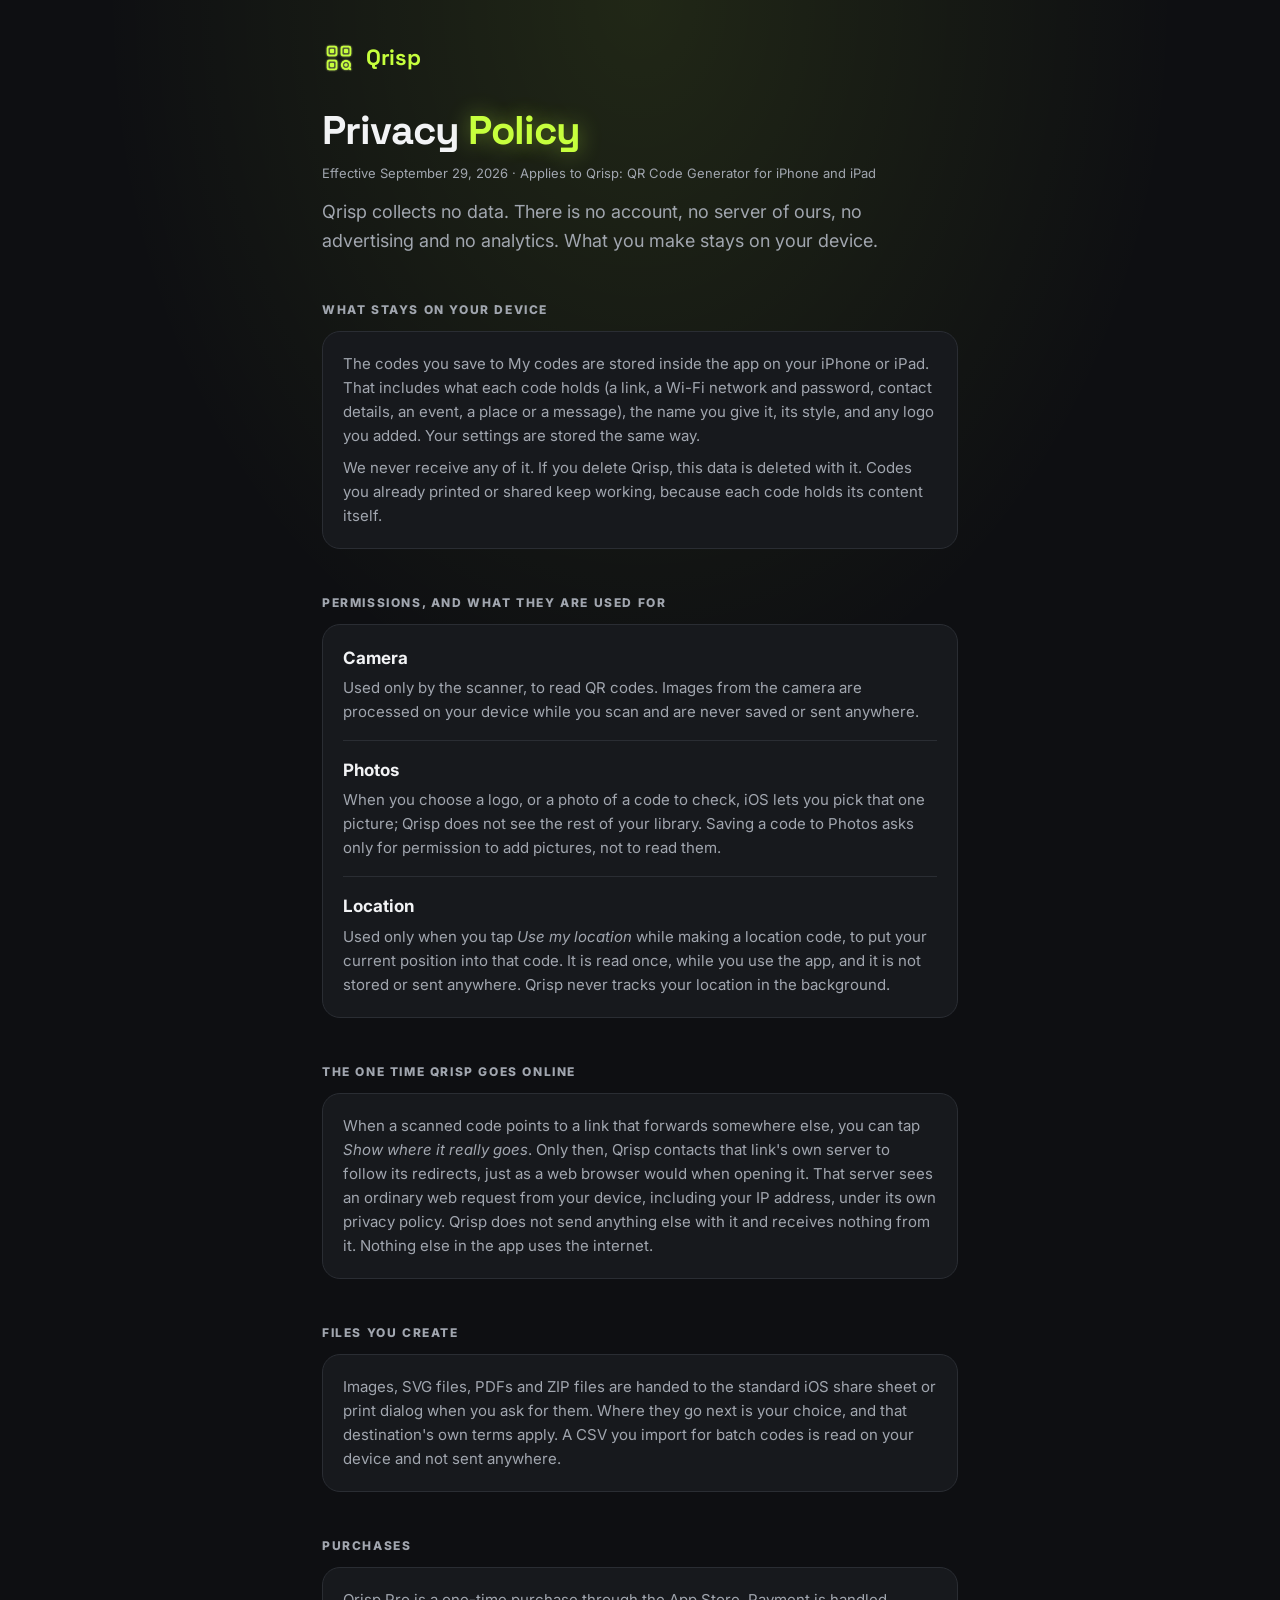
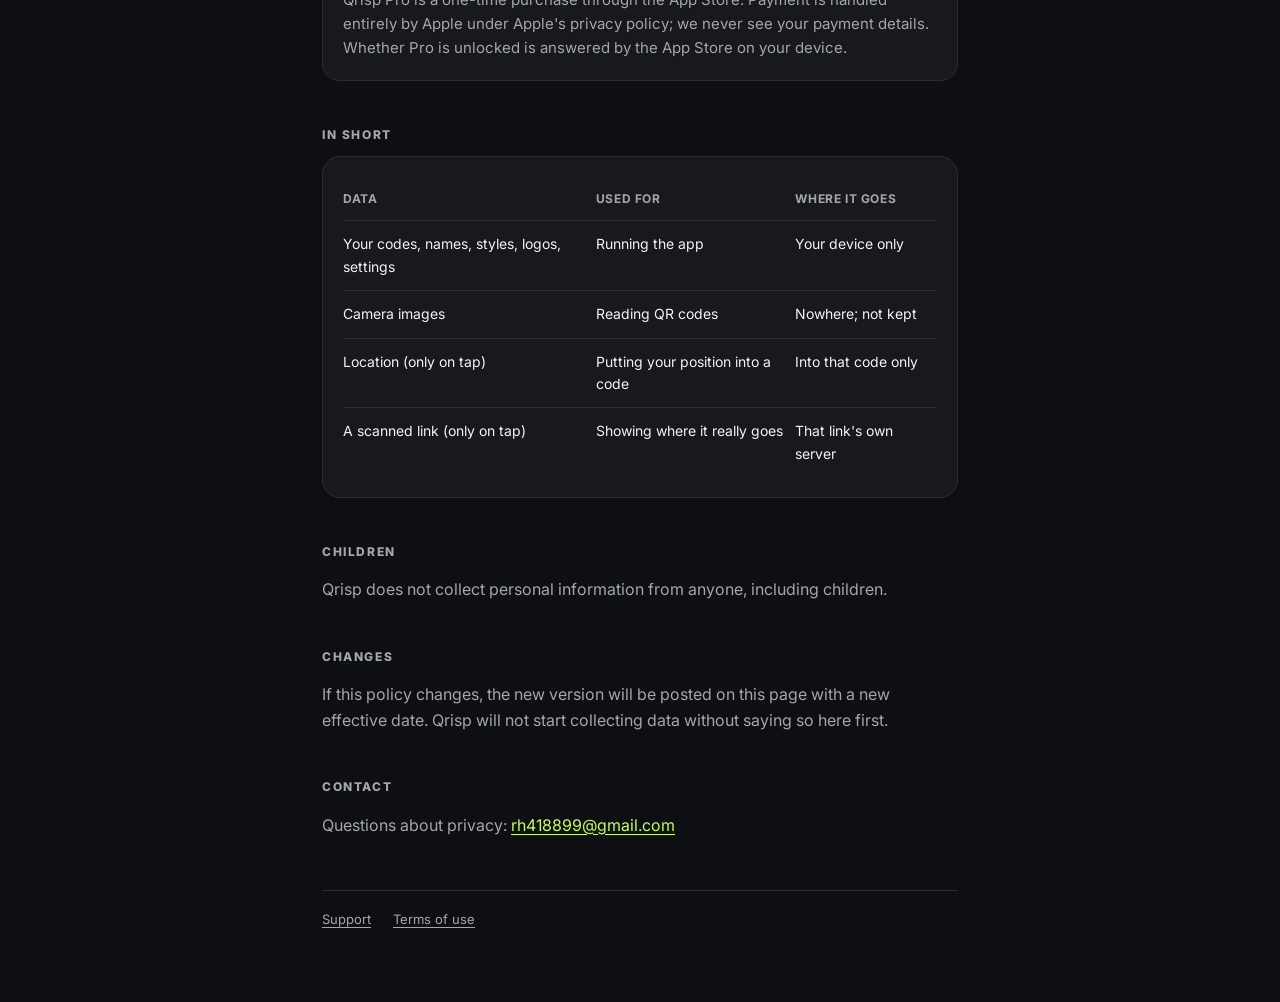
==== privacy.html @ 09ef4744 "Support page and privacy policy Qrisp: QR Code Generator needs a support URL and a privacy policy UR" ====
<!doctype html>
<html lang="en">
<head>
  <meta charset="utf-8">
  <meta name="viewport" content="width=device-width, initial-scale=1">
  <title>Qrisp · Privacy Policy</title>
  <meta name="description" content="Privacy policy for Qrisp: QR Code Generator. Qrisp collects no data.">
  <meta name="theme-color" content="#0E0F12">
  <link rel="icon" href="favicon.png">
  <link rel="apple-touch-icon" href="apple-touch-icon.png">
  <link rel="preconnect" href="https://fonts.googleapis.com">
  <link rel="preconnect" href="https://fonts.gstatic.com" crossorigin>
  <link rel="stylesheet" href="https://fonts.googleapis.com/css2?family=Inter:wght@400;500;700;800&family=Space+Grotesk:wght@700&display=swap">
  <link rel="stylesheet" href="style.css">
</head>
<body>
<main>
  <a class="top" href="./"><img src="mark.png" alt=""><span>Qrisp</span></a>

  <h1>Privacy <em>Policy</em></h1>
  <p class="meta">Effective September 29, 2026 · Applies to Qrisp: QR Code Generator for iPhone and iPad</p>
  <p class="lede">
    Qrisp collects no data. There is no account, no server of ours, no advertising and no analytics.
    What you make stays on your device.
  </p>

  <h2>What stays on your device</h2>
  <div class="card">
    <div class="entry">
      <p>
        The codes you save to My codes are stored inside the app on your iPhone or iPad. That
        includes what each code holds (a link, a Wi-Fi network and password, contact details, an
        event, a place or a message), the name you give it, its style, and any logo you added. Your
        settings are stored the same way.
      </p>
      <p>
        We never receive any of it. If you delete Qrisp, this data is deleted with it. Codes you
        already printed or shared keep working, because each code holds its content itself.
      </p>
    </div>
  </div>

  <h2>Permissions, and what they are used for</h2>
  <div class="card">
    <div class="entry">
      <strong>Camera</strong>
      <p>
        Used only by the scanner, to read QR codes. Images from the camera are processed on your
        device while you scan and are never saved or sent anywhere.
      </p>
    </div>
    <div class="entry">
      <strong>Photos</strong>
      <p>
        When you choose a logo, or a photo of a code to check, iOS lets you pick that one picture;
        Qrisp does not see the rest of your library. Saving a code to Photos asks only for
        permission to add pictures, not to read them.
      </p>
    </div>
    <div class="entry">
      <strong>Location</strong>
      <p>
        Used only when you tap <em>Use my location</em> while making a location code, to put your
        current position into that code. It is read once, while you use the app, and it is not
        stored or sent anywhere. Qrisp never tracks your location in the background.
      </p>
    </div>
  </div>

  <h2>The one time Qrisp goes online</h2>
  <div class="card">
    <div class="entry">
      <p>
        When a scanned code points to a link that forwards somewhere else, you can tap
        <em>Show where it really goes</em>. Only then, Qrisp contacts that link's own server to
        follow its redirects, just as a web browser would when opening it. That server sees an
        ordinary web request from your device, including your IP address, under its own privacy
        policy. Qrisp does not send anything else with it and receives nothing from it. Nothing
        else in the app uses the internet.
      </p>
    </div>
  </div>

  <h2>Files you create</h2>
  <div class="card">
    <div class="entry">
      <p>
        Images, SVG files, PDFs and ZIP files are handed to the standard iOS share sheet or print
        dialog when you ask for them. Where they go next is your choice, and that destination's own
        terms apply. A CSV you import for batch codes is read on your device and not sent anywhere.
      </p>
    </div>
  </div>

  <h2>Purchases</h2>
  <div class="card">
    <div class="entry">
      <p>
        Qrisp Pro is a one-time purchase through the App Store. Payment is handled entirely by Apple
        under Apple's privacy policy; we never see your payment details. Whether Pro is unlocked is
        answered by the App Store on your device.
      </p>
    </div>
  </div>

  <h2>In short</h2>
  <div class="card">
    <div class="entry">
      <table>
        <tr><th>Data</th><th>Used for</th><th>Where it goes</th></tr>
        <tr><td>Your codes, names, styles, logos, settings</td><td>Running the app</td><td>Your device only</td></tr>
        <tr><td>Camera images</td><td>Reading QR codes</td><td>Nowhere; not kept</td></tr>
        <tr><td>Location (only on tap)</td><td>Putting your position into a code</td><td>Into that code only</td></tr>
        <tr><td>A scanned link (only on tap)</td><td>Showing where it really goes</td><td>That link's own server</td></tr>
      </table>
    </div>
  </div>

  <h2>Children</h2>
  <p>Qrisp does not collect personal information from anyone, including children.</p>

  <h2>Changes</h2>
  <p>
    If this policy changes, the new version will be posted on this page with a new effective date.
    Qrisp will not start collecting data without saying so here first.
  </p>

  <h2>Contact</h2>
  <p>Questions about privacy: <a href="mailto:rh418899@gmail.com?subject=Qrisp%20privacy">rh418899@gmail.com</a></p>

  <footer>
    <a href="./">Support</a>
    <a href="https://www.apple.com/legal/internet-services/itunes/dev/stdeula/">Terms of use</a>
  </footer>
</main>
</body>
</html>
---- style.css ----
:root {
  --bg: #0E0F12;
  --card: #17191D;
  --line: #2A2D33;
  --text: #F2F3F5;
  --muted: #A1A6AF;
  --lime: #C6FF3D;
  --head: 'Space Grotesk', Inter, system-ui, -apple-system, 'Segoe UI', sans-serif;
  --body: Inter, system-ui, -apple-system, 'Segoe UI', sans-serif;
}
* { box-sizing: border-box; }
html { background: var(--bg); }
body {
  margin: 0;
  color: var(--text);
  font-family: var(--body);
  line-height: 1.6;
  -webkit-font-smoothing: antialiased;
  background:
    radial-gradient(60% 40% at 50% 0%, rgba(198, 255, 61, 0.1), rgba(198, 255, 61, 0) 70%),
    var(--bg);
  min-height: 100vh;
}
main { max-width: 680px; margin: 0 auto; padding: 40px 22px 72px; }
.top { display: flex; align-items: center; gap: 10px; text-decoration: none; }
.top img { width: 34px; height: 34px; }
.top span { font-family: var(--head); font-weight: 700; font-size: 22px; color: var(--lime); letter-spacing: -0.3px; }
h1 { font-family: var(--head); font-weight: 700; font-size: 40px; line-height: 1.1; letter-spacing: -1px; margin: 34px 0 0; }
h1 em { font-style: normal; color: var(--lime); text-shadow: 0 0 22px rgba(198, 255, 61, 0.45); }
.lede { font-size: 18px; color: var(--muted); margin: 14px 0 0; }
.meta { font-size: 13px; color: var(--muted); margin-top: 10px; }
h2 {
  font-size: 12px; font-weight: 800; letter-spacing: 1.6px; text-transform: uppercase;
  color: var(--muted); margin: 44px 0 12px;
}
.card { background: var(--card); border: 1px solid var(--line); border-radius: 18px; padding: 4px 20px; }
.entry { padding: 16px 0; border-bottom: 1px solid var(--line); }
.entry:last-child { border-bottom: 0; }
.entry strong { display: block; font-size: 17px; margin-bottom: 4px; }
.entry p, .entry ul { margin: 0; color: var(--muted); font-size: 15px; }
.entry ul { padding-left: 20px; }
.entry p + p { margin-top: 8px; }
p { color: var(--muted); }
a { color: var(--lime); text-underline-offset: 3px; }
code { font-size: 13.5px; background: #1F2227; border-radius: 6px; padding: 1px 6px; color: var(--text); }
table { width: 100%; border-collapse: collapse; font-size: 14px; }
th { text-align: left; color: var(--muted); font-weight: 700; font-size: 12px; letter-spacing: 0.6px; text-transform: uppercase; }
th, td { padding: 12px 10px 12px 0; border-bottom: 1px solid var(--line); vertical-align: top; }
td { color: var(--text); }
tr:last-child td { border-bottom: 0; }
.badge {
  display: inline-block; margin-top: 22px; padding: 8px 16px; border-radius: 999px;
  background: var(--lime); color: #0E0F12; font-weight: 800; font-size: 13px; letter-spacing: 1px;
  box-shadow: 0 0 30px rgba(198, 255, 61, 0.4);
}
footer { margin-top: 52px; padding-top: 18px; border-top: 1px solid var(--line); font-size: 13px; color: var(--muted); }
footer a { color: var(--muted); margin-right: 18px; }
@media (max-width: 480px) {
  h1 { font-size: 32px; }
  .lede { font-size: 16.5px; }
  .badge { font-size: 11px; letter-spacing: 0.6px; padding: 8px 14px; }
}
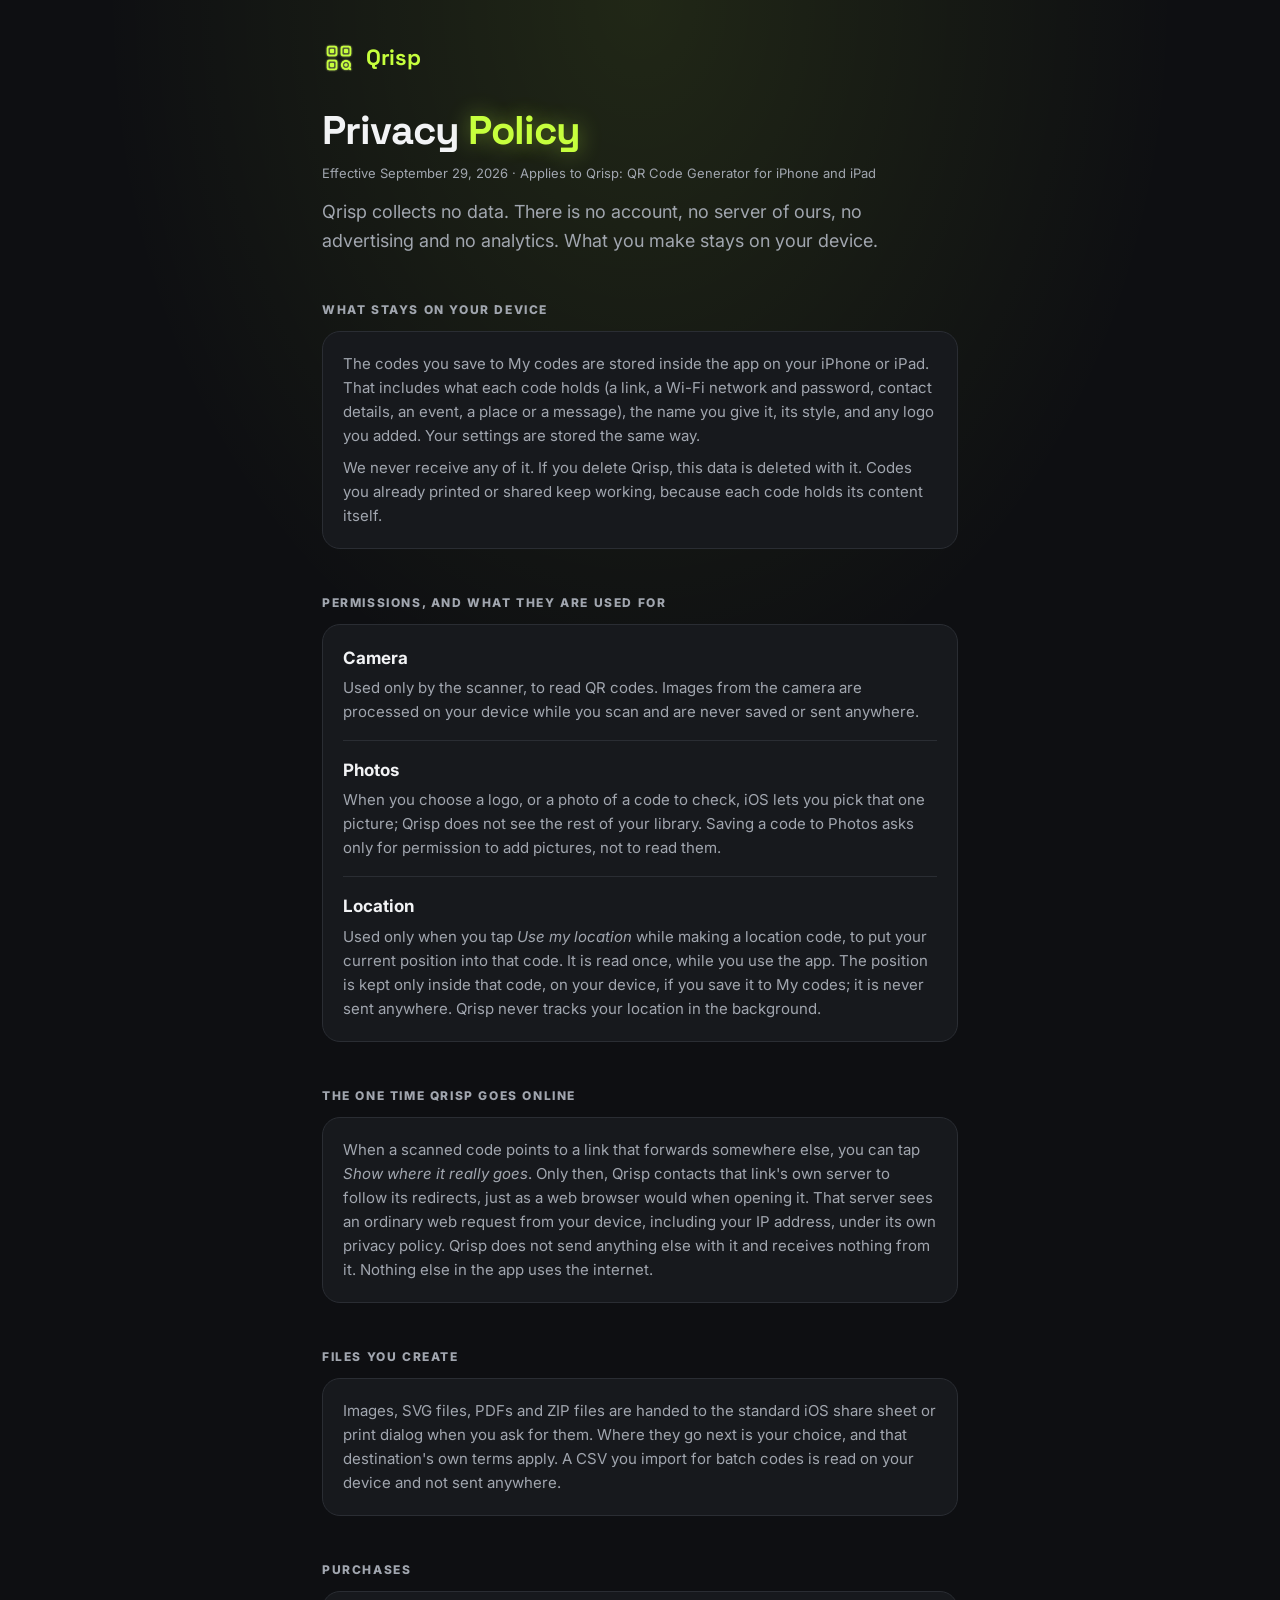
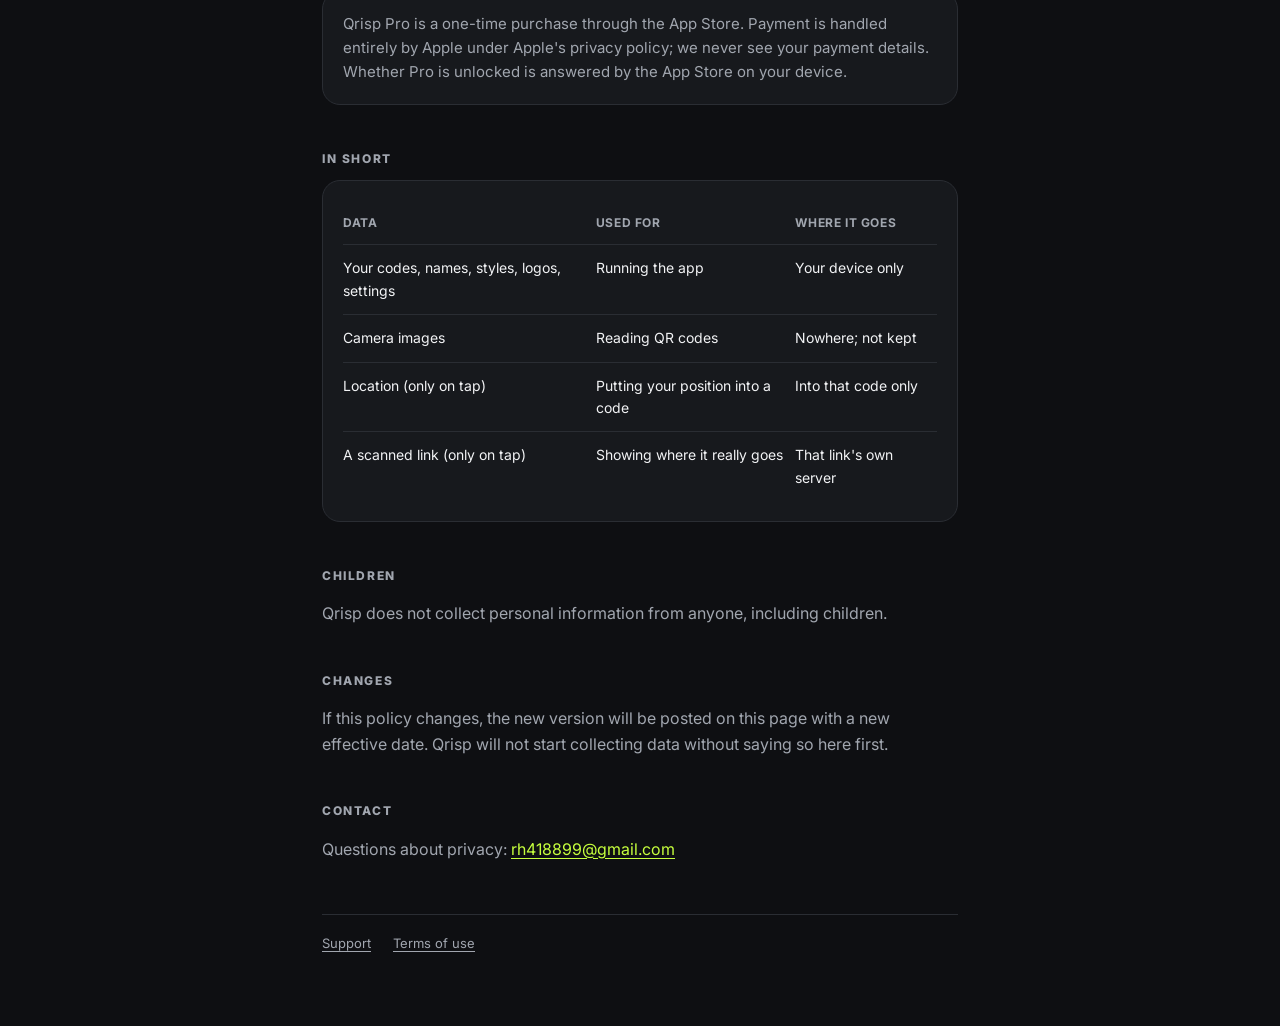
==== commit 6791d772: "Privacy: say where a location put into a code is kept Co-Authored-By: Claude Opus 5.5 <noreply@anthr" ====
--- a/privacy.html
+++ b/privacy.html
@@ -61,8 +61,9 @@
       <strong>Location</strong>
       <p>
         Used only when you tap <em>Use my location</em> while making a location code, to put your
-        current position into that code. It is read once, while you use the app, and it is not
-        stored or sent anywhere. Qrisp never tracks your location in the background.
+        current position into that code. It is read once, while you use the app. The position is
+        kept only inside that code, on your device, if you save it to My codes; it is never sent
+        anywhere. Qrisp never tracks your location in the background.
       </p>
     </div>
   </div>
